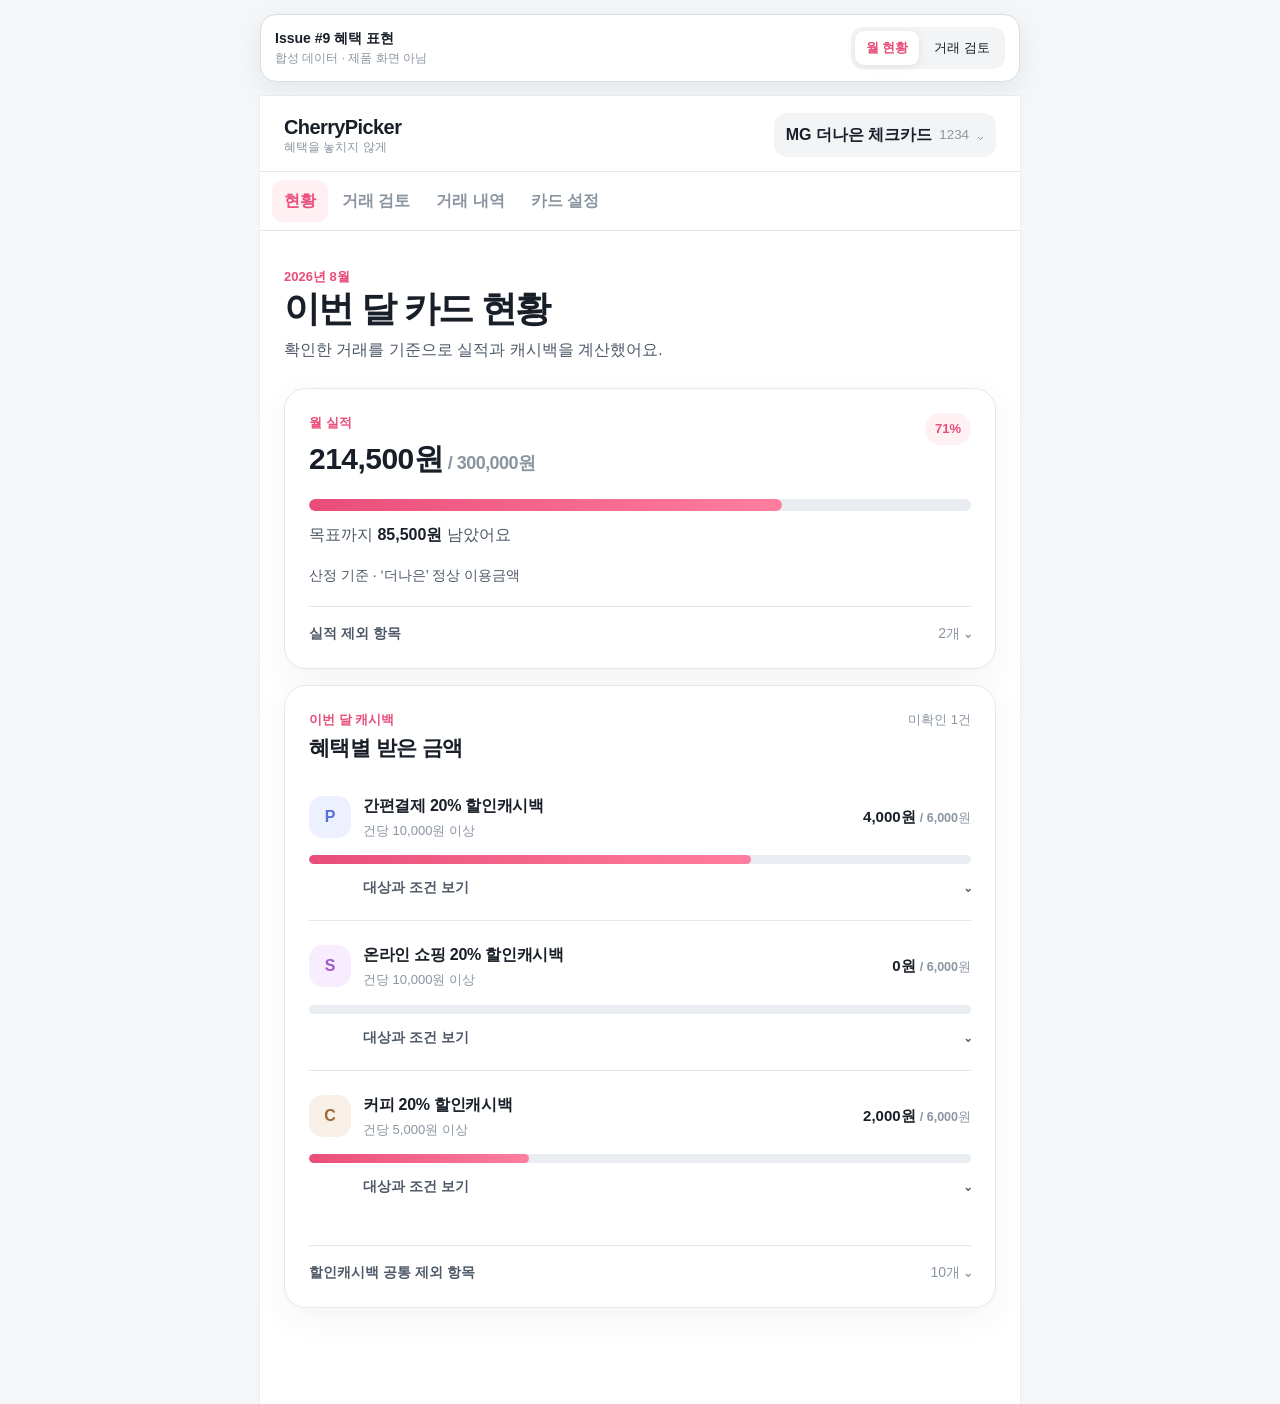
==== Prototypes/Issue9/index.html @ 466f5372 "feat: add Issue 9 benefit UI prototype" ====
<!doctype html>
<html lang="ko">
<head>
  <meta charset="utf-8">
  <meta name="viewport" content="width=device-width, initial-scale=1">
  <title>CherryPicker · MG 혜택 표현 프로토타입</title>
  <link rel="stylesheet" href="styles.css">
</head>
<body>
  <aside class="review-bar" aria-label="프로토타입 검토 도구">
    <div>
      <strong>Issue #9 혜택 표현</strong>
      <span>합성 데이터 · 제품 화면 아님</span>
    </div>
    <div class="review-tabs" role="group" aria-label="검토 화면 선택">
      <button type="button" data-show="dashboard" aria-pressed="true">월 현황</button>
      <button type="button" data-show="review" aria-pressed="false">거래 검토</button>
    </div>
  </aside>

  <div class="app-shell">
    <header class="app-header">
      <div class="brand">
        <strong>CherryPicker</strong>
        <span>혜택을 놓치지 않게</span>
      </div>
      <button class="card-select" type="button" aria-label="카드 선택">
        <span>MG 더나은 체크카드</span>
        <small>1234</small>
        <span aria-hidden="true">⌄</span>
      </button>
    </header>

    <nav class="product-nav" aria-label="주요 메뉴">
      <button type="button" data-view="dashboard" aria-current="page">현황</button>
      <button type="button" data-view="review">거래 검토</button>
      <button type="button">거래 내역</button>
      <button type="button">카드 설정</button>
    </nav>

    <main>
      <section id="dashboard-view">
        <div class="page-heading">
          <p class="eyebrow">2026년 8월</p>
          <h1>이번 달 카드 현황</h1>
          <p>확인한 거래를 기준으로 실적과 캐시백을 계산했어요.</p>
        </div>

        <section class="panel performance-panel" aria-labelledby="performance-title">
          <div class="panel-head">
            <div>
              <p class="section-kicker">월 실적</p>
              <h2 id="performance-title"><strong>214,500원</strong><span> / 300,000원</span></h2>
            </div>
            <span class="status-chip">71%</span>
          </div>
          <div class="progress" role="progressbar" aria-label="월 실적 진행도" aria-valuemin="0" aria-valuemax="300000" aria-valuenow="214500"><span style="width:71.5%"></span></div>
          <p class="remaining">목표까지 <strong>85,500원</strong> 남았어요</p>
          <p class="basis">산정 기준 · ‘더나은’ 정상 이용금액</p>
          <details class="policy">
            <summary><span>실적 제외 항목</span><span>2개 <b aria-hidden="true">⌄</b></span></summary>
            <ul>
              <li>해외가맹점 이용금액(CD·ATM 인출 포함)</li>
              <li>소액신용결제 및 후불교통 이용금액</li>
            </ul>
          </details>
        </section>

        <section class="panel" aria-labelledby="benefits-title">
          <div class="panel-head compact">
            <div>
              <p class="section-kicker">이번 달 캐시백</p>
              <h2 id="benefits-title">혜택별 받은 금액</h2>
            </div>
            <span class="panel-note">미확인 1건</span>
          </div>

          <div class="benefit-stack">
            <article class="benefit-card">
              <div class="benefit-title">
                <div class="benefit-icon pay" aria-hidden="true">P</div>
                <div><h3>간편결제 20% 할인캐시백</h3><p>건당 10,000원 이상</p></div>
                <strong>4,000원 <small>/ 6,000원</small></strong>
              </div>
              <div class="progress small" role="progressbar" aria-label="간편결제 캐시백" aria-valuemin="0" aria-valuemax="6000" aria-valuenow="4000"><span style="width:66.7%"></span></div>
              <details class="benefit-detail">
                <summary>대상과 조건 보기 <span aria-hidden="true">⌄</span></summary>
                <p><b>대상</b> 네이버페이 · 카카오페이 · 페이코</p>
                <p><b>조건</b> 전월 실적 300,000원 이상 · 월 6,000원 한도</p>
              </details>
            </article>

            <article class="benefit-card">
              <div class="benefit-title">
                <div class="benefit-icon shop" aria-hidden="true">S</div>
                <div><h3>온라인 쇼핑 20% 할인캐시백</h3><p>건당 10,000원 이상</p></div>
                <strong>0원 <small>/ 6,000원</small></strong>
              </div>
              <div class="progress small" role="progressbar" aria-label="온라인 쇼핑 캐시백" aria-valuemin="0" aria-valuemax="6000" aria-valuenow="0"><span style="width:0"></span></div>
              <details class="benefit-detail">
                <summary>대상과 조건 보기 <span aria-hidden="true">⌄</span></summary>
                <p><b>대상</b> 쿠팡 · 무신사 · 지그재그 · W컨셉 · 에이블리</p>
                <p><b>조건</b> 전월 실적 300,000원 이상 · 월 6,000원 한도</p>
              </details>
            </article>

            <article class="benefit-card">
              <div class="benefit-title">
                <div class="benefit-icon coffee" aria-hidden="true">C</div>
                <div><h3>커피 20% 할인캐시백</h3><p>건당 5,000원 이상</p></div>
                <strong>2,000원 <small>/ 6,000원</small></strong>
              </div>
              <div class="progress small" role="progressbar" aria-label="커피 캐시백" aria-valuemin="0" aria-valuemax="6000" aria-valuenow="2000"><span style="width:33.3%"></span></div>
              <details class="benefit-detail">
                <summary>대상과 조건 보기 <span aria-hidden="true">⌄</span></summary>
                <p><b>대상</b> 스타벅스 · 투썸플레이스 · 커피빈 · 메가커피 · 빽다방 · 컴포즈커피</p>
                <p><b>조건</b> 전월 실적 300,000원 이상 · 월 6,000원 한도</p>
                <p><b>제외</b> 백화점·할인점·아울렛·쇼핑몰·공항·호텔 등 입점매장</p>
              </details>
            </article>
          </div>

          <details class="policy benefit-policy">
            <summary><span>할인캐시백 공통 제외 항목</span><span>10개 <b aria-hidden="true">⌄</b></span></summary>
            <ul>
              <li>해외가맹점 이용금액(CD·ATM 인출 포함)</li>
              <li>소액신용결제 및 후불교통 이용금액</li>
              <li>국세·지방세·관세·공공요금</li>
              <li>공공기관 운영시설</li>
              <li>상품권, 포인트 및 적립금 충전</li>
              <li>선불카드 구매·충전·이용(선불교통카드 포함)</li>
              <li>MD상품 구입</li>
              <li>대학·대학원 등록금</li>
              <li>택시·대중교통 이용금액(버스·철도 포함)</li>
              <li>자동차 판매 업종</li>
            </ul>
          </details>
        </section>
      </section>

      <section id="review-view" hidden>
        <button class="back-button" type="button" data-view="dashboard">‹ 현황으로</button>
        <div class="page-heading review-heading">
          <p class="eyebrow">합성 거래 · 확인 필요</p>
          <h1>네이버페이</h1>
          <p class="transaction-amount">12,500원</p>
          <dl class="facts">
            <div><dt>카드</dt><dd>MG 더나은 체크카드 · 1234</dd></div>
            <div><dt>거래 일시</dt><dd>8월 18일 오후 2:25</dd></div>
            <div><dt>거래 종류</dt><dd>승인</dd></div>
          </dl>
        </div>

        <div class="exclude-row">
          <div><strong>이 거래를 집계하지 않음</strong><span>실적과 혜택 계산에서 모두 제외해요.</span></div>
          <label class="switch"><input id="exclude-toggle" type="checkbox"><span></span></label>
        </div>

        <section class="panel review-panel" id="review-form" aria-labelledby="review-title">
          <div class="panel-head compact"><div><p class="section-kicker">검토</p><h2 id="review-title">이 거래의 판정</h2></div></div>

          <fieldset>
            <legend>실적</legend>
            <div class="choice-grid">
              <label class="choice"><input type="radio" name="performance" value="included" checked><span>인정</span></label>
              <label class="choice"><input type="radio" name="performance" value="excluded"><span>제외</span></label>
            </div>
          </fieldset>

          <fieldset class="benefit-choices">
            <legend>해당 혜택</legend>
            <p class="legend-note">실제 적용된 혜택을 직접 선택해 주세요.</p>

            <label class="benefit-choice" data-benefit="pay" data-base="1500">
              <input type="checkbox" checked>
              <span class="choice-content">
                <span class="choice-title"><b>간편결제 20% 할인캐시백</b><em>사용처 일치</em></span>
                <span>네이버페이 · 카카오페이 · 페이코</span>
                <small>건당 10,000원 이상 · 전월 실적 300,000원 이상</small>
                <span class="choice-preview">이번 거래 2,500원 · 월 누적 <strong>4,000원 / 6,000원</strong></span>
              </span>
            </label>

            <label class="benefit-choice" data-benefit="shopping" data-base="0">
              <input type="checkbox">
              <span class="choice-content">
                <span class="choice-title"><b>온라인 쇼핑 20% 할인캐시백</b></span>
                <span>쿠팡 · 무신사 · 지그재그 · W컨셉 · 에이블리</span>
                <small>건당 10,000원 이상 · 전월 실적 300,000원 이상</small>
                <span class="choice-preview" hidden>이번 거래 2,500원 · 월 누적 <strong>2,500원 / 6,000원</strong></span>
              </span>
            </label>

            <label class="benefit-choice" data-benefit="coffee" data-base="2000">
              <input type="checkbox">
              <span class="choice-content">
                <span class="choice-title"><b>커피 20% 할인캐시백</b></span>
                <span>스타벅스 · 투썸플레이스 · 커피빈 외</span>
                <small>건당 5,000원 이상 · 입점매장 제외</small>
                <span class="choice-preview" hidden>이번 거래 2,500원 · 월 누적 <strong>4,500원 / 6,000원</strong></span>
              </span>
            </label>
          </fieldset>

          <label class="memo-field"><span>메모</span><textarea rows="3" placeholder="필요한 내용을 남겨두세요"></textarea></label>
          <div class="actions"><button class="secondary" type="button" data-view="dashboard">취소</button><button id="save-review" class="primary" type="button">저장하고 확인</button></div>
        </section>
      </section>
    </main>
  </div>

  <div id="toast" role="status" hidden>거래 검토를 저장했어요</div>
  <script src="app.js"></script>
</body>
</html>
---- Prototypes/Issue9/styles.css ----
:root {
  color-scheme: light;
  --bg: #f4f6f8;
  --surface: #ffffff;
  --soft: #f2f4f6;
  --text: #191f28;
  --subtle: #4e5968;
  --muted: #8b95a1;
  --line: #e5e8eb;
  --accent: #e94d79;
  --accent-soft: #fff0f4;
  --track: #e9edf1;
  --green: #1a936f;
  font-family: -apple-system, BlinkMacSystemFont, "Segoe UI", sans-serif;
}

* { box-sizing: border-box; }
body { margin: 0; background: var(--bg); color: var(--text); font-size: 16px; line-height: 1.5; }
button, input, textarea { font: inherit; color: inherit; }
button, summary, label { -webkit-tap-highlight-color: transparent; }
button { cursor: pointer; }
[hidden] { display: none !important; }

.review-bar {
  width: min(100% - 24px, 760px); margin: 14px auto; padding: 12px 14px;
  display: flex; align-items: center; justify-content: space-between; gap: 16px;
  border: 1px solid #d8dee5; border-radius: 16px; background: #fff;
  box-shadow: 0 8px 24px rgba(29, 40, 53, .07);
}
.review-bar > div:first-child { display: grid; }
.review-bar strong { font-size: 14px; }
.review-bar span { color: var(--muted); font-size: 12px; }
.review-tabs { display: flex; gap: 4px; padding: 4px; border-radius: 12px; background: var(--soft); }
.review-tabs button { padding: 7px 11px; border: 0; border-radius: 9px; background: transparent; font-size: 13px; }
.review-tabs button[aria-pressed="true"] { color: var(--accent); background: #fff; box-shadow: 0 2px 8px rgba(20,30,40,.08); font-weight: 700; }

.app-shell { width: min(100%, 760px); min-height: calc(100vh - 94px); margin: 0 auto; background: var(--surface); box-shadow: 0 0 0 1px rgba(25,31,40,.04); }
.app-header { min-height: 76px; padding: 16px 24px 13px; display: flex; align-items: center; justify-content: space-between; gap: 20px; border-bottom: 1px solid var(--line); }
.brand { display: grid; line-height: 1.25; }
.brand strong { font-size: 20px; letter-spacing: -.03em; }
.brand span { color: var(--muted); font-size: 12px; }
.card-select { display: grid; grid-template-columns: auto auto auto; gap: 7px; align-items: center; min-width: 220px; padding: 10px 12px; border: 0; border-radius: 13px; background: var(--soft); text-align: left; }
.card-select span:first-child { overflow: hidden; text-overflow: ellipsis; white-space: nowrap; font-weight: 650; }
.card-select small { color: var(--muted); }
.card-select span:last-child { color: var(--muted); }

.product-nav { display: flex; gap: 2px; padding: 8px 12px; overflow-x: auto; border-bottom: 1px solid var(--line); }
.product-nav button { flex: 0 0 auto; padding: 9px 12px; border: 0; border-radius: 11px; color: var(--muted); background: transparent; font-weight: 650; }
.product-nav button[aria-current="page"] { color: var(--accent); background: var(--accent-soft); }

main { padding: 36px 24px 96px; }
.page-heading { margin-bottom: 26px; }
.page-heading h1 { margin: 1px 0 8px; font-size: clamp(29px, 6vw, 36px); line-height: 1.2; letter-spacing: -.045em; }
.page-heading > p:last-child { margin: 0; color: var(--subtle); }
.eyebrow, .section-kicker { margin: 0; color: var(--accent); font-size: 13px; font-weight: 750; }
.panel { margin-top: 16px; padding: 24px; border: 1px solid var(--line); border-radius: 22px; background: #fff; box-shadow: 0 10px 32px rgba(35, 48, 61, .055); }
.panel-head { display: flex; align-items: flex-start; justify-content: space-between; gap: 20px; }
.panel-head h2 { margin: 3px 0 0; font-size: 21px; letter-spacing: -.025em; }
.panel-head h2 strong { font-size: 30px; }
.panel-head h2 span { color: var(--muted); font-size: 18px; font-weight: 600; }
.panel-head.compact { margin-bottom: 8px; }
.status-chip { padding: 6px 10px; border-radius: 999px; color: var(--accent); background: var(--accent-soft); font-size: 13px; font-weight: 750; }
.panel-note { color: var(--muted); font-size: 13px; }
.basis { margin: 18px 0 0; color: var(--subtle); font-size: 14px; }
.remaining { margin: 12px 0 0; color: var(--subtle); }
.remaining strong { color: var(--text); }

.progress { height: 12px; margin-top: 18px; overflow: hidden; border-radius: 999px; background: var(--track); }
.progress span { display: block; height: 100%; border-radius: inherit; background: linear-gradient(90deg, #e94d79, #ff7e9f); }
.progress.small { height: 9px; margin-top: 15px; }

.policy { margin-top: 20px; padding-top: 16px; border-top: 1px solid var(--line); }
.policy summary, .benefit-detail summary { display: flex; justify-content: space-between; gap: 16px; align-items: center; list-style: none; cursor: pointer; color: var(--subtle); font-size: 14px; font-weight: 650; }
.policy summary::-webkit-details-marker, .benefit-detail summary::-webkit-details-marker { display: none; }
.policy summary span:last-child { color: var(--muted); font-weight: 500; }
.policy ul { margin: 14px 0 0; padding-left: 20px; color: var(--subtle); font-size: 14px; }
.policy li + li { margin-top: 7px; }
.benefit-policy { margin-top: 26px; }

.benefit-stack { margin-top: 8px; }
.benefit-card { padding: 22px 0; }
.benefit-card + .benefit-card { border-top: 1px solid var(--line); }
.benefit-title { display: grid; grid-template-columns: 42px minmax(0,1fr) auto; gap: 12px; align-items: center; }
.benefit-title h3 { margin: 0; font-size: 16px; letter-spacing: -.018em; }
.benefit-title p { margin: 3px 0 0; color: var(--muted); font-size: 13px; }
.benefit-title > strong { text-align: right; font-size: 15px; }
.benefit-title small { color: var(--muted); font-weight: 550; }
.benefit-icon { width: 42px; height: 42px; display: grid; place-items: center; border-radius: 14px; font-weight: 800; }
.benefit-icon.pay { color: #5571d7; background: #edf1ff; }
.benefit-icon.shop { color: #9c5bcb; background: #f7edff; }
.benefit-icon.coffee { color: #9b6a39; background: #f8efe7; }
.benefit-detail { margin: 13px 0 0 54px; }
.benefit-detail p { margin: 9px 0 0; color: var(--subtle); font-size: 13px; }
.benefit-detail b { margin-right: 7px; color: var(--text); }

.back-button { margin: -8px 0 16px; padding: 8px 0; border: 0; color: var(--subtle); background: transparent; }
.review-heading h1 { margin-bottom: 0; }
.transaction-amount { margin: 2px 0 18px !important; color: var(--text) !important; font-size: 32px; font-weight: 800; letter-spacing: -.035em; }
.facts { display: grid; grid-template-columns: repeat(3,1fr); gap: 10px; margin: 22px 0 0; }
.facts div { padding: 14px; border-radius: 14px; background: var(--soft); }
.facts dt { color: var(--muted); font-size: 12px; }
.facts dd { margin: 4px 0 0; font-size: 14px; font-weight: 650; }
.exclude-row { margin: 18px 0; padding: 18px 20px; display: flex; align-items: center; justify-content: space-between; gap: 16px; border: 1px solid var(--line); border-radius: 18px; }
.exclude-row > div { display: grid; }
.exclude-row span { color: var(--muted); font-size: 13px; }
.switch input { position: absolute; opacity: 0; }
.switch > span { width: 48px; height: 28px; display: block; position: relative; border-radius: 999px; background: #d7dde3; transition: .2s; }
.switch > span::after { content: ""; width: 22px; height: 22px; position: absolute; top: 3px; left: 3px; border-radius: 50%; background: #fff; box-shadow: 0 2px 6px rgba(0,0,0,.18); transition: .2s; }
.switch input:checked + span { background: var(--accent); }
.switch input:checked + span::after { transform: translateX(20px); }
.review-panel.is-disabled { opacity: .48; pointer-events: none; }
fieldset { margin: 22px 0 0; padding: 0; border: 0; }
legend, .memo-field > span { margin-bottom: 10px; font-weight: 750; }
.choice-grid { display: grid; grid-template-columns: 1fr 1fr; gap: 10px; }
.choice input { position: absolute; opacity: 0; }
.choice span { padding: 14px; display: block; border: 2px solid transparent; border-radius: 14px; background: var(--soft); text-align: center; font-weight: 700; }
.choice input:checked + span { color: var(--accent); border-color: var(--accent); background: var(--accent-soft); }
.legend-note { margin: -4px 0 12px; color: var(--muted); font-size: 13px; }
.benefit-choice { padding: 16px; display: grid; grid-template-columns: auto minmax(0,1fr); gap: 13px; align-items: start; border: 2px solid transparent; border-radius: 17px; background: var(--soft); cursor: pointer; }
.benefit-choice + .benefit-choice { margin-top: 10px; }
.benefit-choice:has(input:checked) { border-color: var(--accent); background: var(--accent-soft); }
.benefit-choice > input { width: 21px; height: 21px; margin: 2px 0 0; accent-color: var(--accent); }
.choice-content { min-width: 0; display: grid; gap: 4px; color: var(--subtle); font-size: 13px; }
.choice-title { display: flex; flex-wrap: wrap; justify-content: space-between; gap: 8px; color: var(--text); font-size: 15px; }
.choice-title em { padding: 2px 7px; border-radius: 999px; color: var(--green); background: #eaf8f3; font-size: 11px; font-style: normal; }
.choice-content small { color: var(--muted); }
.choice-preview { margin-top: 7px; padding-top: 9px; border-top: 1px solid color-mix(in srgb, var(--accent) 22%, transparent); color: var(--subtle); }
.choice-preview strong { color: var(--text); }
.memo-field { margin-top: 22px; display: grid; }
textarea { width: 100%; padding: 13px; resize: vertical; border: 1px solid var(--line); border-radius: 14px; background: #fff; outline: none; }
textarea:focus { border-color: var(--accent); box-shadow: 0 0 0 3px var(--accent-soft); }
.actions { margin-top: 22px; display: flex; justify-content: flex-end; gap: 9px; }
.actions button { padding: 12px 17px; border-radius: 13px; border: 0; font-weight: 750; }
.actions .secondary { color: var(--subtle); background: var(--soft); }
.actions .primary { color: #fff; background: var(--accent); }
#toast { position: fixed; left: 50%; bottom: 26px; z-index: 20; transform: translateX(-50%); padding: 12px 18px; border-radius: 999px; color: #fff; background: #252a31; box-shadow: 0 10px 30px rgba(0,0,0,.2); font-weight: 650; }

@media (max-width: 620px) {
  .review-bar { align-items: stretch; flex-direction: column; gap: 10px; }
  .review-tabs { display: grid; grid-template-columns: 1fr 1fr; }
  .app-shell { min-height: 100vh; }
  .app-header { padding: 14px 18px 12px; }
  .brand span { display: none; }
  .card-select { min-width: 0; max-width: 68%; grid-template-columns: minmax(0,1fr) auto auto; }
  main { padding: 28px 16px 84px; }
  .panel { padding: 20px 17px; border-radius: 20px; }
  .panel-head h2 strong { font-size: 27px; }
  .benefit-title { grid-template-columns: 38px minmax(0,1fr); }
  .benefit-icon { width: 38px; height: 38px; border-radius: 12px; }
  .benefit-title > strong { grid-column: 2; text-align: left; }
  .benefit-detail { margin-left: 50px; }
  .facts { grid-template-columns: 1fr; }
  .facts div { display: flex; justify-content: space-between; gap: 12px; }
  .facts dd { margin: 0; text-align: right; }
  .exclude-row { padding: 16px; }
  .actions { display: grid; grid-template-columns: 1fr 1fr; }
}
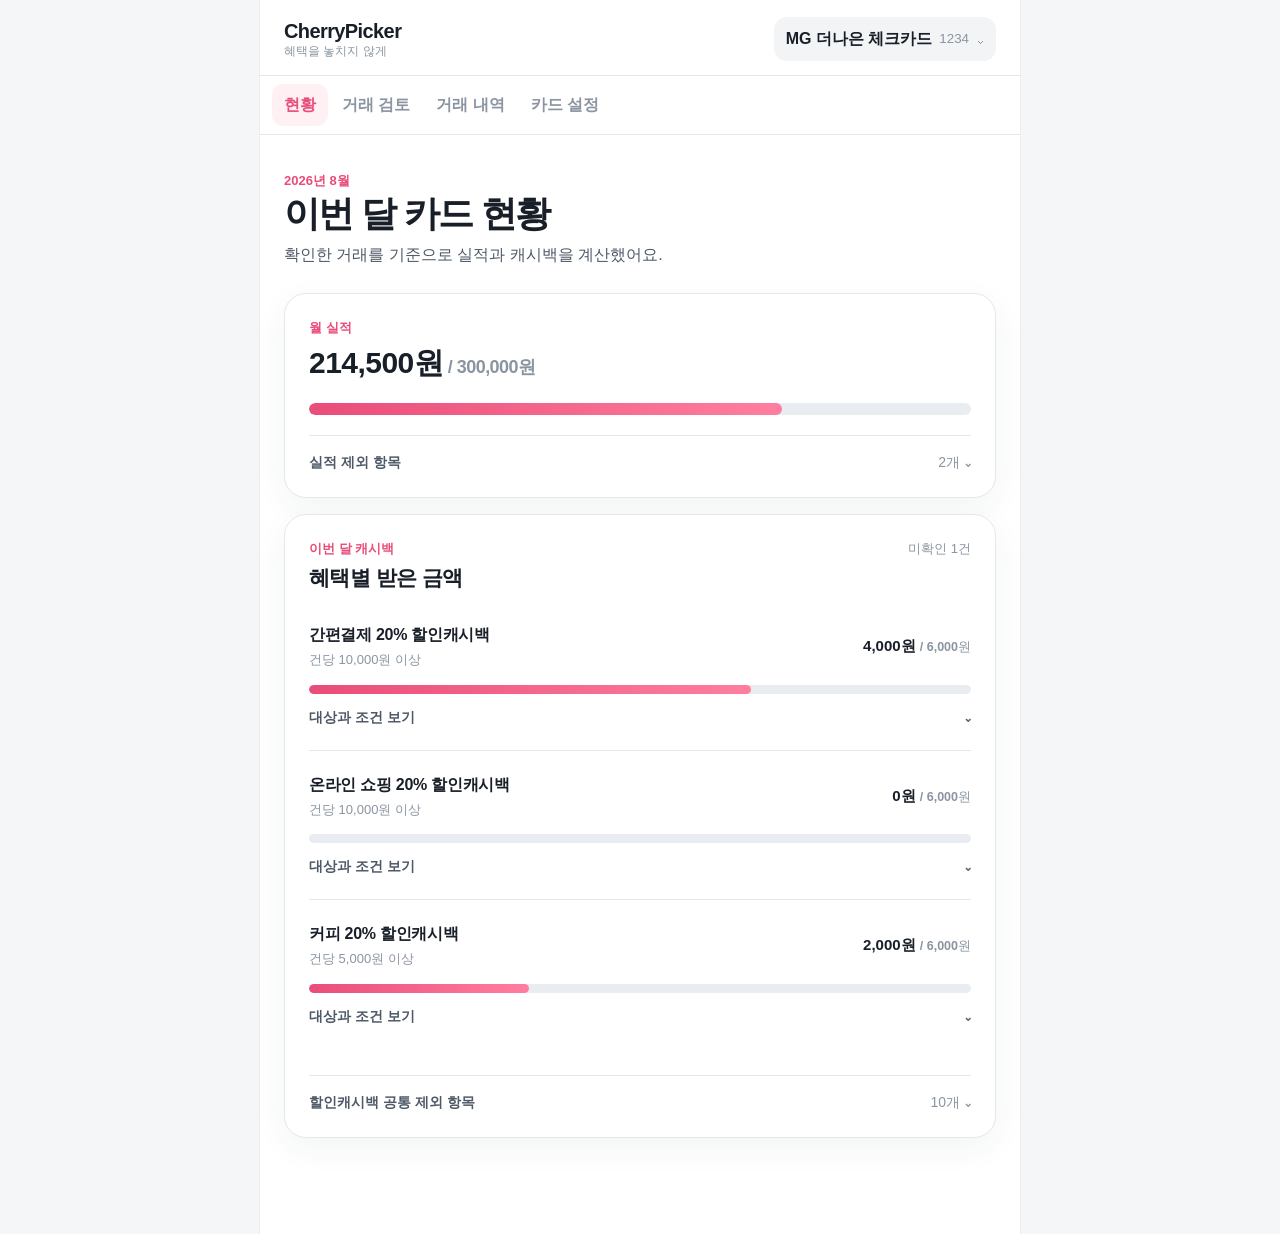
==== commit 07d12236: "refine: simplify Issue 9 product dashboard" ====
--- a/Prototypes/Issue9/index.html
+++ b/Prototypes/Issue9/index.html
@@ -3,21 +3,10 @@
 <head>
   <meta charset="utf-8">
   <meta name="viewport" content="width=device-width, initial-scale=1">
-  <title>CherryPicker · MG 혜택 표현 프로토타입</title>
+  <title>CherryPicker · 카드 현황</title>
   <link rel="stylesheet" href="styles.css">
 </head>
 <body>
-  <aside class="review-bar" aria-label="프로토타입 검토 도구">
-    <div>
-      <strong>Issue #9 혜택 표현</strong>
-      <span>합성 데이터 · 제품 화면 아님</span>
-    </div>
-    <div class="review-tabs" role="group" aria-label="검토 화면 선택">
-      <button type="button" data-show="dashboard" aria-pressed="true">월 현황</button>
-      <button type="button" data-show="review" aria-pressed="false">거래 검토</button>
-    </div>
-  </aside>
-
   <div class="app-shell">
     <header class="app-header">
       <div class="brand">
@@ -52,11 +41,8 @@
               <p class="section-kicker">월 실적</p>
               <h2 id="performance-title"><strong>214,500원</strong><span> / 300,000원</span></h2>
             </div>
-            <span class="status-chip">71%</span>
           </div>
           <div class="progress" role="progressbar" aria-label="월 실적 진행도" aria-valuemin="0" aria-valuemax="300000" aria-valuenow="214500"><span style="width:71.5%"></span></div>
-          <p class="remaining">목표까지 <strong>85,500원</strong> 남았어요</p>
-          <p class="basis">산정 기준 · ‘더나은’ 정상 이용금액</p>
           <details class="policy">
             <summary><span>실적 제외 항목</span><span>2개 <b aria-hidden="true">⌄</b></span></summary>
             <ul>
@@ -78,7 +64,6 @@
           <div class="benefit-stack">
             <article class="benefit-card">
               <div class="benefit-title">
-                <div class="benefit-icon pay" aria-hidden="true">P</div>
                 <div><h3>간편결제 20% 할인캐시백</h3><p>건당 10,000원 이상</p></div>
                 <strong>4,000원 <small>/ 6,000원</small></strong>
               </div>
@@ -92,7 +77,6 @@
 
             <article class="benefit-card">
               <div class="benefit-title">
-                <div class="benefit-icon shop" aria-hidden="true">S</div>
                 <div><h3>온라인 쇼핑 20% 할인캐시백</h3><p>건당 10,000원 이상</p></div>
                 <strong>0원 <small>/ 6,000원</small></strong>
               </div>
@@ -106,7 +90,6 @@
 
             <article class="benefit-card">
               <div class="benefit-title">
-                <div class="benefit-icon coffee" aria-hidden="true">C</div>
                 <div><h3>커피 20% 할인캐시백</h3><p>건당 5,000원 이상</p></div>
                 <strong>2,000원 <small>/ 6,000원</small></strong>
               </div>
--- a/Prototypes/Issue9/styles.css
+++ b/Prototypes/Issue9/styles.css
@@ -21,20 +21,7 @@
 button { cursor: pointer; }
 [hidden] { display: none !important; }
 
-.review-bar {
-  width: min(100% - 24px, 760px); margin: 14px auto; padding: 12px 14px;
-  display: flex; align-items: center; justify-content: space-between; gap: 16px;
-  border: 1px solid #d8dee5; border-radius: 16px; background: #fff;
-  box-shadow: 0 8px 24px rgba(29, 40, 53, .07);
-}
-.review-bar > div:first-child { display: grid; }
-.review-bar strong { font-size: 14px; }
-.review-bar span { color: var(--muted); font-size: 12px; }
-.review-tabs { display: flex; gap: 4px; padding: 4px; border-radius: 12px; background: var(--soft); }
-.review-tabs button { padding: 7px 11px; border: 0; border-radius: 9px; background: transparent; font-size: 13px; }
-.review-tabs button[aria-pressed="true"] { color: var(--accent); background: #fff; box-shadow: 0 2px 8px rgba(20,30,40,.08); font-weight: 700; }
-
-.app-shell { width: min(100%, 760px); min-height: calc(100vh - 94px); margin: 0 auto; background: var(--surface); box-shadow: 0 0 0 1px rgba(25,31,40,.04); }
+.app-shell { width: min(100%, 760px); min-height: 100vh; margin: 0 auto; background: var(--surface); box-shadow: 0 0 0 1px rgba(25,31,40,.04); }
 .app-header { min-height: 76px; padding: 16px 24px 13px; display: flex; align-items: center; justify-content: space-between; gap: 20px; border-bottom: 1px solid var(--line); }
 .brand { display: grid; line-height: 1.25; }
 .brand strong { font-size: 20px; letter-spacing: -.03em; }
@@ -59,11 +46,7 @@
 .panel-head h2 strong { font-size: 30px; }
 .panel-head h2 span { color: var(--muted); font-size: 18px; font-weight: 600; }
 .panel-head.compact { margin-bottom: 8px; }
-.status-chip { padding: 6px 10px; border-radius: 999px; color: var(--accent); background: var(--accent-soft); font-size: 13px; font-weight: 750; }
 .panel-note { color: var(--muted); font-size: 13px; }
-.basis { margin: 18px 0 0; color: var(--subtle); font-size: 14px; }
-.remaining { margin: 12px 0 0; color: var(--subtle); }
-.remaining strong { color: var(--text); }
 
 .progress { height: 12px; margin-top: 18px; overflow: hidden; border-radius: 999px; background: var(--track); }
 .progress span { display: block; height: 100%; border-radius: inherit; background: linear-gradient(90deg, #e94d79, #ff7e9f); }
@@ -80,16 +63,12 @@
 .benefit-stack { margin-top: 8px; }
 .benefit-card { padding: 22px 0; }
 .benefit-card + .benefit-card { border-top: 1px solid var(--line); }
-.benefit-title { display: grid; grid-template-columns: 42px minmax(0,1fr) auto; gap: 12px; align-items: center; }
+.benefit-title { display: grid; grid-template-columns: minmax(0,1fr) auto; gap: 12px; align-items: center; }
 .benefit-title h3 { margin: 0; font-size: 16px; letter-spacing: -.018em; }
 .benefit-title p { margin: 3px 0 0; color: var(--muted); font-size: 13px; }
 .benefit-title > strong { text-align: right; font-size: 15px; }
 .benefit-title small { color: var(--muted); font-weight: 550; }
-.benefit-icon { width: 42px; height: 42px; display: grid; place-items: center; border-radius: 14px; font-weight: 800; }
-.benefit-icon.pay { color: #5571d7; background: #edf1ff; }
-.benefit-icon.shop { color: #9c5bcb; background: #f7edff; }
-.benefit-icon.coffee { color: #9b6a39; background: #f8efe7; }
-.benefit-detail { margin: 13px 0 0 54px; }
+.benefit-detail { margin: 13px 0 0; }
 .benefit-detail p { margin: 9px 0 0; color: var(--subtle); font-size: 13px; }
 .benefit-detail b { margin-right: 7px; color: var(--text); }
 
@@ -136,19 +115,14 @@
 #toast { position: fixed; left: 50%; bottom: 26px; z-index: 20; transform: translateX(-50%); padding: 12px 18px; border-radius: 999px; color: #fff; background: #252a31; box-shadow: 0 10px 30px rgba(0,0,0,.2); font-weight: 650; }
 
 @media (max-width: 620px) {
-  .review-bar { align-items: stretch; flex-direction: column; gap: 10px; }
-  .review-tabs { display: grid; grid-template-columns: 1fr 1fr; }
-  .app-shell { min-height: 100vh; }
   .app-header { padding: 14px 18px 12px; }
   .brand span { display: none; }
   .card-select { min-width: 0; max-width: 68%; grid-template-columns: minmax(0,1fr) auto auto; }
   main { padding: 28px 16px 84px; }
   .panel { padding: 20px 17px; border-radius: 20px; }
   .panel-head h2 strong { font-size: 27px; }
-  .benefit-title { grid-template-columns: 38px minmax(0,1fr); }
-  .benefit-icon { width: 38px; height: 38px; border-radius: 12px; }
-  .benefit-title > strong { grid-column: 2; text-align: left; }
-  .benefit-detail { margin-left: 50px; }
+  .benefit-title { grid-template-columns: minmax(0,1fr); }
+  .benefit-title > strong { text-align: left; }
   .facts { grid-template-columns: 1fr; }
   .facts div { display: flex; justify-content: space-between; gap: 12px; }
   .facts dd { margin: 0; text-align: right; }
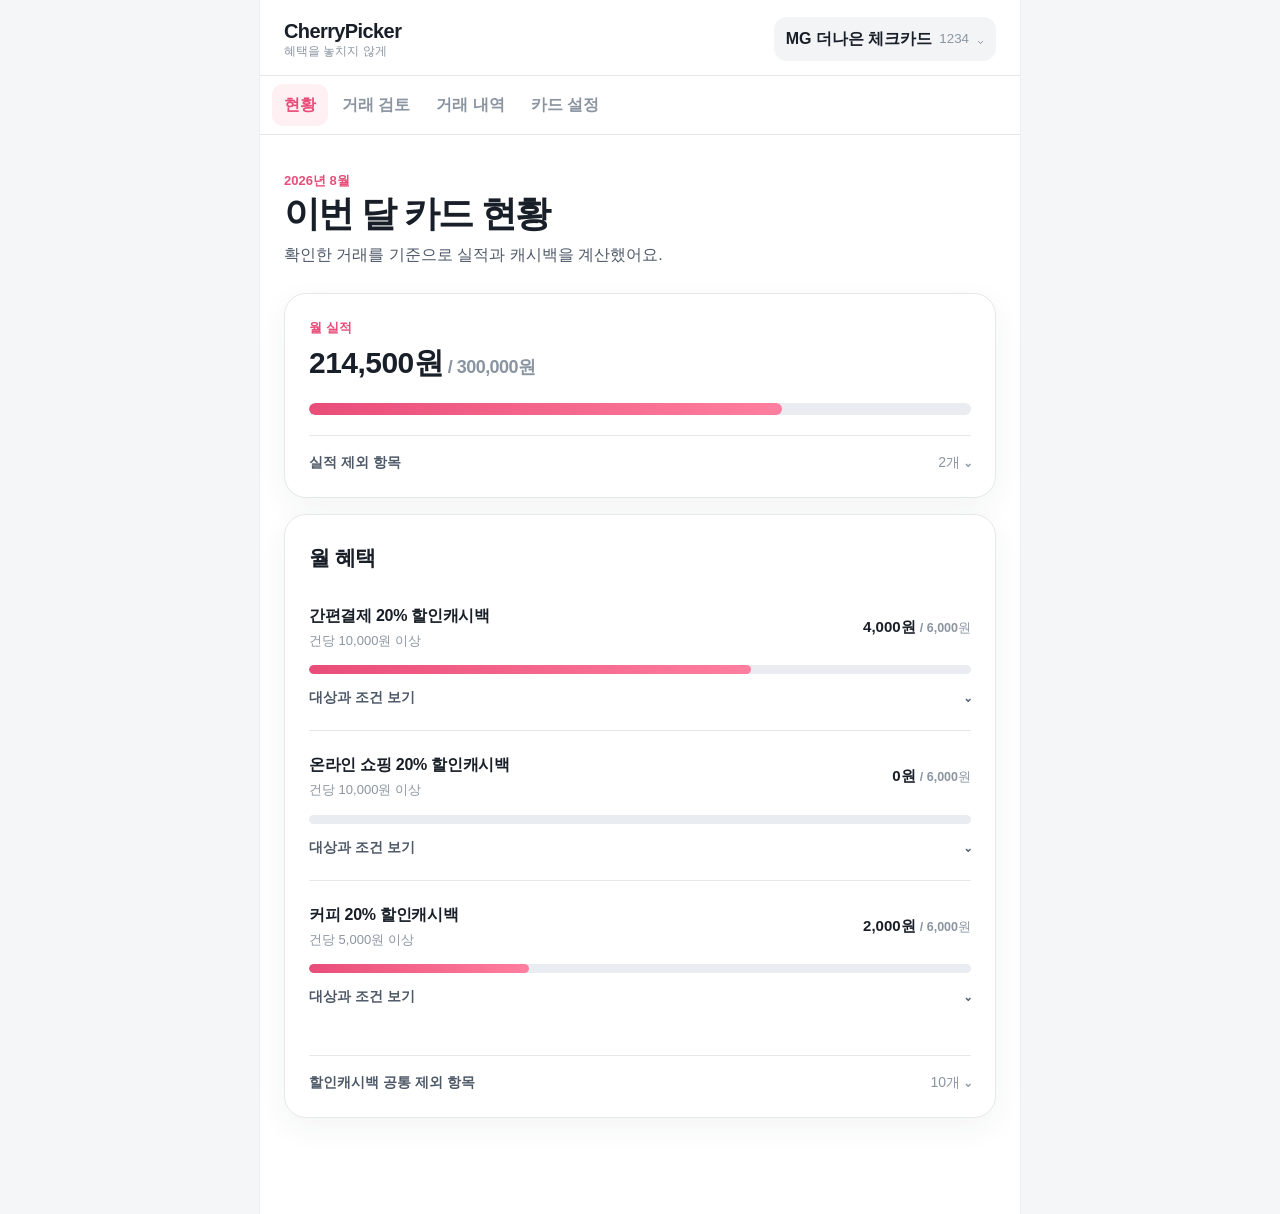
==== commit 7cbcf3bf: "refine: simplify monthly benefit copy" ====
--- a/Prototypes/Issue9/index.html
+++ b/Prototypes/Issue9/index.html
@@ -54,11 +54,7 @@
 
         <section class="panel" aria-labelledby="benefits-title">
           <div class="panel-head compact">
-            <div>
-              <p class="section-kicker">이번 달 캐시백</p>
-              <h2 id="benefits-title">혜택별 받은 금액</h2>
-            </div>
-            <span class="panel-note">미확인 1건</span>
+            <div><h2 id="benefits-title">월 혜택</h2></div>
           </div>
 
           <div class="benefit-stack">
@@ -71,7 +67,7 @@
               <details class="benefit-detail">
                 <summary>대상과 조건 보기 <span aria-hidden="true">⌄</span></summary>
                 <p><b>대상</b> 네이버페이 · 카카오페이 · 페이코</p>
-                <p><b>조건</b> 전월 실적 300,000원 이상 · 월 6,000원 한도</p>
+                <p><b>조건</b> 건당 10,000원 이상</p>
               </details>
             </article>
 
@@ -84,7 +80,7 @@
               <details class="benefit-detail">
                 <summary>대상과 조건 보기 <span aria-hidden="true">⌄</span></summary>
                 <p><b>대상</b> 쿠팡 · 무신사 · 지그재그 · W컨셉 · 에이블리</p>
-                <p><b>조건</b> 전월 실적 300,000원 이상 · 월 6,000원 한도</p>
+                <p><b>조건</b> 건당 10,000원 이상</p>
               </details>
             </article>
 
@@ -97,7 +93,7 @@
               <details class="benefit-detail">
                 <summary>대상과 조건 보기 <span aria-hidden="true">⌄</span></summary>
                 <p><b>대상</b> 스타벅스 · 투썸플레이스 · 커피빈 · 메가커피 · 빽다방 · 컴포즈커피</p>
-                <p><b>조건</b> 전월 실적 300,000원 이상 · 월 6,000원 한도</p>
+                <p><b>조건</b> 건당 5,000원 이상</p>
                 <p><b>제외</b> 백화점·할인점·아울렛·쇼핑몰·공항·호텔 등 입점매장</p>
               </details>
             </article>
--- a/Prototypes/Issue9/styles.css
+++ b/Prototypes/Issue9/styles.css
@@ -46,7 +46,6 @@
 .panel-head h2 strong { font-size: 30px; }
 .panel-head h2 span { color: var(--muted); font-size: 18px; font-weight: 600; }
 .panel-head.compact { margin-bottom: 8px; }
-.panel-note { color: var(--muted); font-size: 13px; }
 
 .progress { height: 12px; margin-top: 18px; overflow: hidden; border-radius: 999px; background: var(--track); }
 .progress span { display: block; height: 100%; border-radius: inherit; background: linear-gradient(90deg, #e94d79, #ff7e9f); }
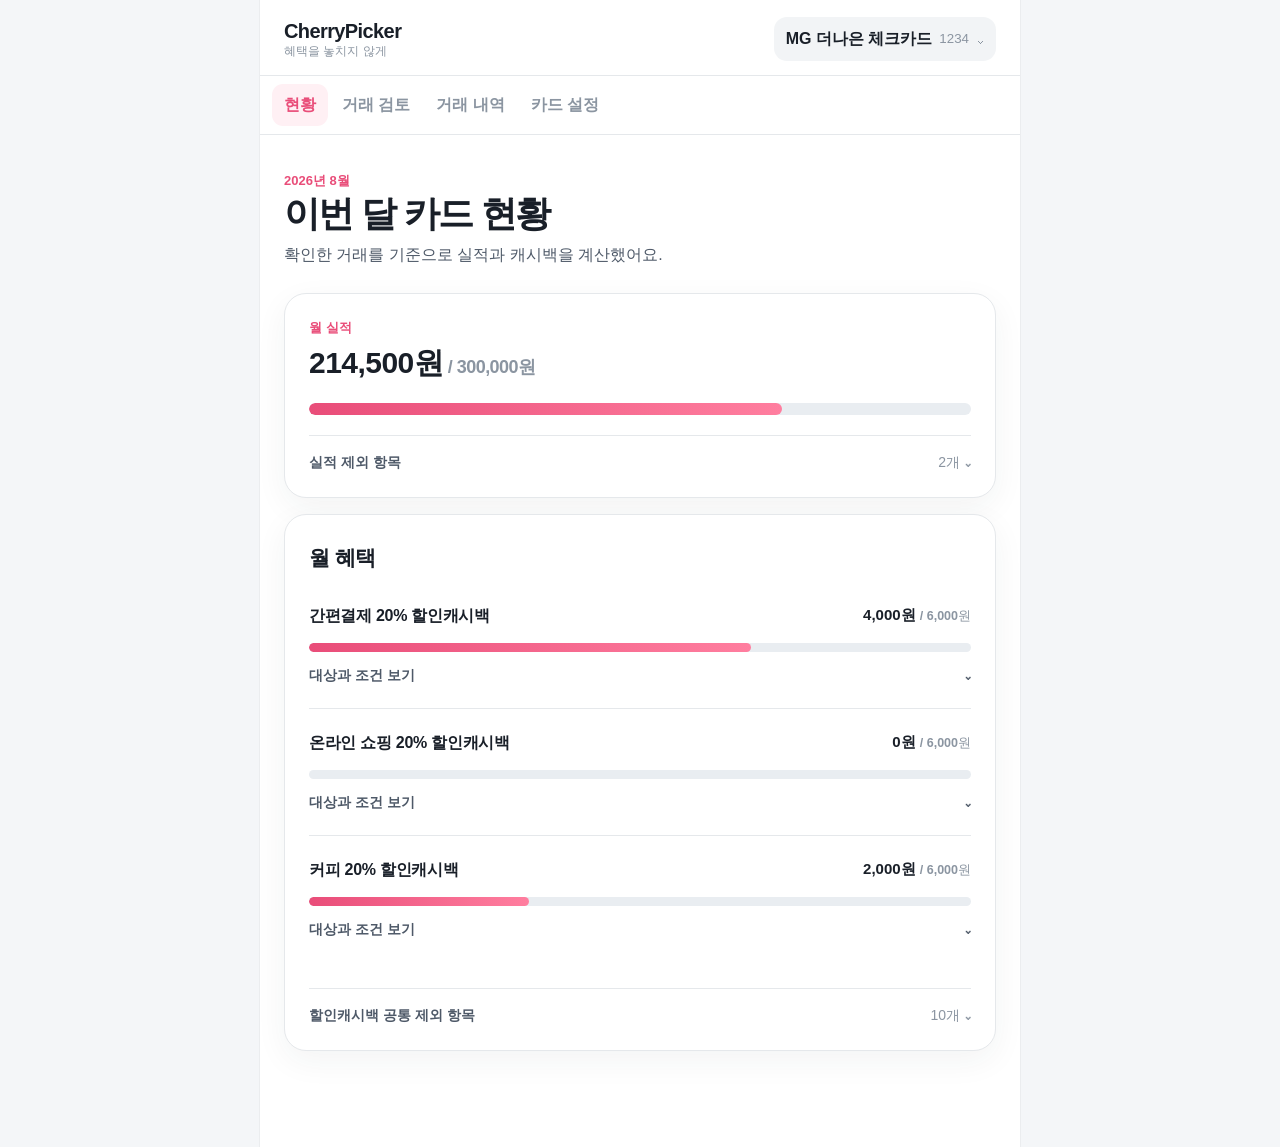
==== commit ac68f65b: "refine: remove duplicate benefit thresholds" ====
--- a/Prototypes/Issue9/index.html
+++ b/Prototypes/Issue9/index.html
@@ -60,7 +60,7 @@
           <div class="benefit-stack">
             <article class="benefit-card">
               <div class="benefit-title">
-                <div><h3>간편결제 20% 할인캐시백</h3><p>건당 10,000원 이상</p></div>
+                <div><h3>간편결제 20% 할인캐시백</h3></div>
                 <strong>4,000원 <small>/ 6,000원</small></strong>
               </div>
               <div class="progress small" role="progressbar" aria-label="간편결제 캐시백" aria-valuemin="0" aria-valuemax="6000" aria-valuenow="4000"><span style="width:66.7%"></span></div>
@@ -73,7 +73,7 @@
 
             <article class="benefit-card">
               <div class="benefit-title">
-                <div><h3>온라인 쇼핑 20% 할인캐시백</h3><p>건당 10,000원 이상</p></div>
+                <div><h3>온라인 쇼핑 20% 할인캐시백</h3></div>
                 <strong>0원 <small>/ 6,000원</small></strong>
               </div>
               <div class="progress small" role="progressbar" aria-label="온라인 쇼핑 캐시백" aria-valuemin="0" aria-valuemax="6000" aria-valuenow="0"><span style="width:0"></span></div>
@@ -86,7 +86,7 @@
 
             <article class="benefit-card">
               <div class="benefit-title">
-                <div><h3>커피 20% 할인캐시백</h3><p>건당 5,000원 이상</p></div>
+                <div><h3>커피 20% 할인캐시백</h3></div>
                 <strong>2,000원 <small>/ 6,000원</small></strong>
               </div>
               <div class="progress small" role="progressbar" aria-label="커피 캐시백" aria-valuemin="0" aria-valuemax="6000" aria-valuenow="2000"><span style="width:33.3%"></span></div>
--- a/Prototypes/Issue9/styles.css
+++ b/Prototypes/Issue9/styles.css
@@ -64,7 +64,6 @@
 .benefit-card + .benefit-card { border-top: 1px solid var(--line); }
 .benefit-title { display: grid; grid-template-columns: minmax(0,1fr) auto; gap: 12px; align-items: center; }
 .benefit-title h3 { margin: 0; font-size: 16px; letter-spacing: -.018em; }
-.benefit-title p { margin: 3px 0 0; color: var(--muted); font-size: 13px; }
 .benefit-title > strong { text-align: right; font-size: 15px; }
 .benefit-title small { color: var(--muted); font-weight: 550; }
 .benefit-detail { margin: 13px 0 0; }
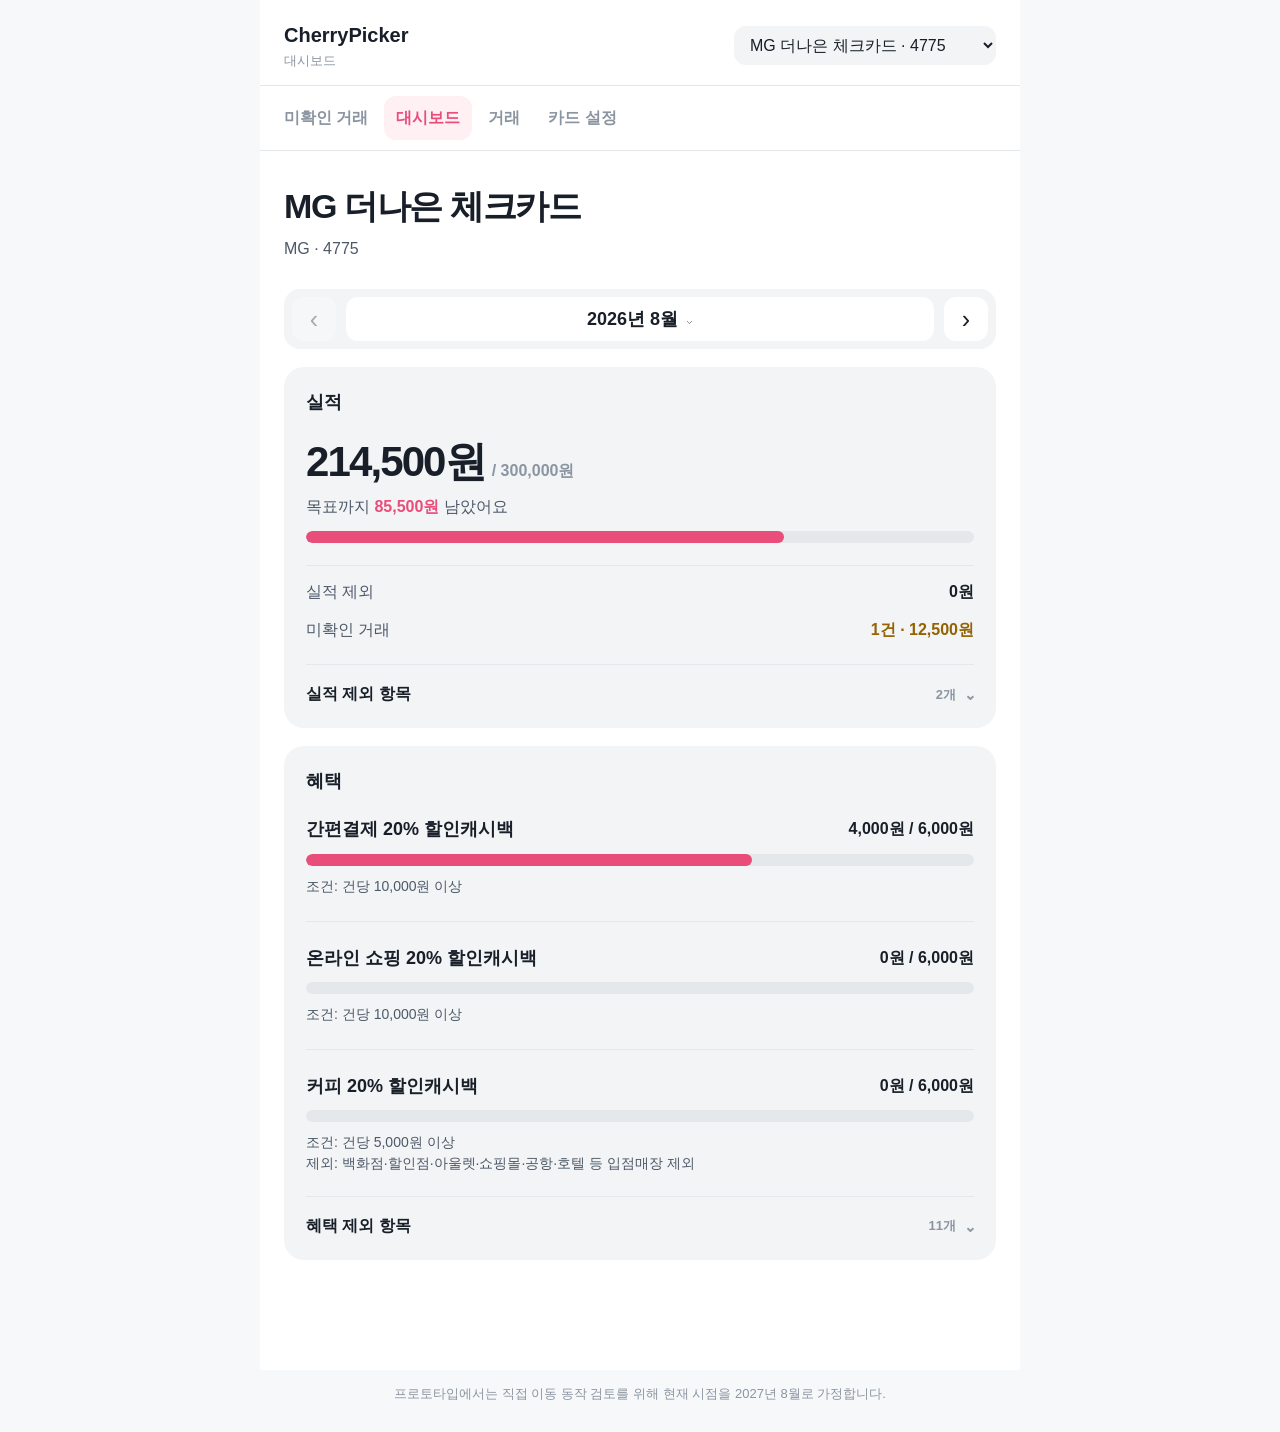
==== commit 5d430d9f: "prototype: add dashboard month picker" ====
--- a/Prototypes/Issue9/index.html
+++ b/Prototypes/Issue9/index.html
@@ -3,192 +3,90 @@
 <head>
   <meta charset="utf-8">
   <meta name="viewport" content="width=device-width, initial-scale=1">
-  <title>CherryPicker · 카드 현황</title>
+  <title>CherryPicker · 연월 선택 프로토타입</title>
   <link rel="stylesheet" href="styles.css">
 </head>
 <body>
-  <div class="app-shell">
-    <header class="app-header">
-      <div class="brand">
-        <strong>CherryPicker</strong>
-        <span>혜택을 놓치지 않게</span>
-      </div>
-      <button class="card-select" type="button" aria-label="카드 선택">
-        <span>MG 더나은 체크카드</span>
-        <small>1234</small>
-        <span aria-hidden="true">⌄</span>
-      </button>
+  <div class="cp-shell">
+    <header class="cp-header">
+      <div class="cp-brand"><strong>CherryPicker</strong><span>대시보드</span></div>
+      <select class="cp-card-select" aria-label="카드 선택">
+        <option>MG 더나은 체크카드 · 4775</option>
+      </select>
     </header>
 
-    <nav class="product-nav" aria-label="주요 메뉴">
-      <button type="button" data-view="dashboard" aria-current="page">현황</button>
-      <button type="button" data-view="review">거래 검토</button>
-      <button type="button">거래 내역</button>
+    <nav class="cp-nav" aria-label="주요 메뉴">
+      <button type="button">미확인 거래</button>
+      <button type="button" aria-current="page">대시보드</button>
+      <button type="button">거래</button>
       <button type="button">카드 설정</button>
     </nav>
 
-    <main>
-      <section id="dashboard-view">
-        <div class="page-heading">
-          <p class="eyebrow">2026년 8월</p>
-          <h1>이번 달 카드 현황</h1>
-          <p>확인한 거래를 기준으로 실적과 캐시백을 계산했어요.</p>
+    <main class="cp-main">
+      <div class="cp-heading">
+        <h1>MG 더나은 체크카드</h1>
+        <p>MG · 4775</p>
+      </div>
+
+      <div class="cp-period-wrap">
+        <div class="cp-period">
+          <button type="button" data-month-step="-1" aria-label="이전 달">‹</button>
+          <button class="cp-period-trigger" id="month-picker-trigger" type="button" aria-haspopup="dialog" aria-expanded="false">
+            <strong id="period-label">2026년 8월</strong><span aria-hidden="true">⌄</span>
+          </button>
+          <button type="button" data-month-step="1" aria-label="다음 달">›</button>
         </div>
 
-        <section class="panel performance-panel" aria-labelledby="performance-title">
-          <div class="panel-head">
-            <div>
-              <p class="section-kicker">월 실적</p>
-              <h2 id="performance-title"><strong>214,500원</strong><span> / 300,000원</span></h2>
-            </div>
+        <section class="cp-month-picker" id="month-picker" role="dialog" aria-label="연도와 월 선택" hidden>
+          <div class="cp-picker-head">
+            <button type="button" id="previous-year" aria-label="이전 연도">‹</button>
+            <strong id="picker-year">2026년</strong>
+            <button type="button" id="next-year" aria-label="다음 연도">›</button>
           </div>
-          <div class="progress" role="progressbar" aria-label="월 실적 진행도" aria-valuemin="0" aria-valuemax="300000" aria-valuenow="214500"><span style="width:71.5%"></span></div>
-          <details class="policy">
-            <summary><span>실적 제외 항목</span><span>2개 <b aria-hidden="true">⌄</b></span></summary>
-            <ul>
-              <li>해외가맹점 이용금액(CD·ATM 인출 포함)</li>
-              <li>소액신용결제 및 후불교통 이용금액</li>
-            </ul>
-          </details>
+          <div class="cp-month-grid" id="month-grid" aria-label="월 선택"></div>
         </section>
+      </div>
 
-        <section class="panel" aria-labelledby="benefits-title">
-          <div class="panel-head compact">
-            <div><h2 id="benefits-title">월 혜택</h2></div>
-          </div>
-
-          <div class="benefit-stack">
-            <article class="benefit-card">
-              <div class="benefit-title">
-                <div><h3>간편결제 20% 할인캐시백</h3></div>
-                <strong>4,000원 <small>/ 6,000원</small></strong>
-              </div>
-              <div class="progress small" role="progressbar" aria-label="간편결제 캐시백" aria-valuemin="0" aria-valuemax="6000" aria-valuenow="4000"><span style="width:66.7%"></span></div>
-              <details class="benefit-detail">
-                <summary>대상과 조건 보기 <span aria-hidden="true">⌄</span></summary>
-                <p><b>대상</b> 네이버페이 · 카카오페이 · 페이코</p>
-                <p><b>조건</b> 건당 10,000원 이상</p>
-              </details>
-            </article>
-
-            <article class="benefit-card">
-              <div class="benefit-title">
-                <div><h3>온라인 쇼핑 20% 할인캐시백</h3></div>
-                <strong>0원 <small>/ 6,000원</small></strong>
-              </div>
-              <div class="progress small" role="progressbar" aria-label="온라인 쇼핑 캐시백" aria-valuemin="0" aria-valuemax="6000" aria-valuenow="0"><span style="width:0"></span></div>
-              <details class="benefit-detail">
-                <summary>대상과 조건 보기 <span aria-hidden="true">⌄</span></summary>
-                <p><b>대상</b> 쿠팡 · 무신사 · 지그재그 · W컨셉 · 에이블리</p>
-                <p><b>조건</b> 건당 10,000원 이상</p>
-              </details>
-            </article>
-
-            <article class="benefit-card">
-              <div class="benefit-title">
-                <div><h3>커피 20% 할인캐시백</h3></div>
-                <strong>2,000원 <small>/ 6,000원</small></strong>
-              </div>
-              <div class="progress small" role="progressbar" aria-label="커피 캐시백" aria-valuemin="0" aria-valuemax="6000" aria-valuenow="2000"><span style="width:33.3%"></span></div>
-              <details class="benefit-detail">
-                <summary>대상과 조건 보기 <span aria-hidden="true">⌄</span></summary>
-                <p><b>대상</b> 스타벅스 · 투썸플레이스 · 커피빈 · 메가커피 · 빽다방 · 컴포즈커피</p>
-                <p><b>조건</b> 건당 5,000원 이상</p>
-                <p><b>제외</b> 백화점·할인점·아울렛·쇼핑몰·공항·호텔 등 입점매장</p>
-              </details>
-            </article>
-          </div>
-
-          <details class="policy benefit-policy">
-            <summary><span>할인캐시백 공통 제외 항목</span><span>10개 <b aria-hidden="true">⌄</b></span></summary>
-            <ul>
-              <li>해외가맹점 이용금액(CD·ATM 인출 포함)</li>
-              <li>소액신용결제 및 후불교통 이용금액</li>
-              <li>국세·지방세·관세·공공요금</li>
-              <li>공공기관 운영시설</li>
-              <li>상품권, 포인트 및 적립금 충전</li>
-              <li>선불카드 구매·충전·이용(선불교통카드 포함)</li>
-              <li>MD상품 구입</li>
-              <li>대학·대학원 등록금</li>
-              <li>택시·대중교통 이용금액(버스·철도 포함)</li>
-              <li>자동차 판매 업종</li>
-            </ul>
-          </details>
-        </section>
+      <section class="cp-panel" aria-labelledby="performance-title">
+        <div class="cp-panel-head"><h2 id="performance-title">실적</h2></div>
+        <div class="cp-hero-value"><strong>214,500원</strong><span>/ 300,000원</span></div>
+        <p class="cp-remaining">목표까지 <strong>85,500원</strong> 남았어요</p>
+        <div class="cp-progress" role="progressbar" aria-label="월 실적 진행도" aria-valuemin="0" aria-valuemax="300000" aria-valuenow="214500"><span style="width:71.5%"></span></div>
+        <dl class="cp-breakdown">
+          <div><dt>실적 제외</dt><dd>0원</dd></div>
+          <div><dt>미확인 거래</dt><dd class="cp-unconfirmed">1건 · 12,500원</dd></div>
+        </dl>
+        <details class="cp-policy">
+          <summary><span>실적 제외 항목</span><span class="cp-policy-summary-meta"><span>2개</span><span class="cp-policy-chevron" aria-hidden="true">⌄</span></span></summary>
+        </details>
       </section>
 
-      <section id="review-view" hidden>
-        <button class="back-button" type="button" data-view="dashboard">‹ 현황으로</button>
-        <div class="page-heading review-heading">
-          <p class="eyebrow">합성 거래 · 확인 필요</p>
-          <h1>네이버페이</h1>
-          <p class="transaction-amount">12,500원</p>
-          <dl class="facts">
-            <div><dt>카드</dt><dd>MG 더나은 체크카드 · 1234</dd></div>
-            <div><dt>거래 일시</dt><dd>8월 18일 오후 2:25</dd></div>
-            <div><dt>거래 종류</dt><dd>승인</dd></div>
-          </dl>
+      <section class="cp-panel" aria-labelledby="benefit-title">
+        <div class="cp-panel-head"><h2 id="benefit-title">혜택</h2></div>
+        <div class="cp-benefit">
+          <div class="cp-metric-label"><span class="cp-benefit-name">간편결제 20% 할인캐시백</span><strong>4,000원 / 6,000원</strong></div>
+          <div class="cp-progress" role="progressbar" aria-label="간편결제 20% 할인캐시백"><span style="width:66.7%"></span></div>
+          <p class="cp-benefit-terms">조건: 건당 10,000원 이상</p>
         </div>
-
-        <div class="exclude-row">
-          <div><strong>이 거래를 집계하지 않음</strong><span>실적과 혜택 계산에서 모두 제외해요.</span></div>
-          <label class="switch"><input id="exclude-toggle" type="checkbox"><span></span></label>
+        <div class="cp-benefit">
+          <div class="cp-metric-label"><span class="cp-benefit-name">온라인 쇼핑 20% 할인캐시백</span><strong>0원 / 6,000원</strong></div>
+          <div class="cp-progress" role="progressbar" aria-label="온라인 쇼핑 20% 할인캐시백"><span style="width:0"></span></div>
+          <p class="cp-benefit-terms">조건: 건당 10,000원 이상</p>
         </div>
-
-        <section class="panel review-panel" id="review-form" aria-labelledby="review-title">
-          <div class="panel-head compact"><div><p class="section-kicker">검토</p><h2 id="review-title">이 거래의 판정</h2></div></div>
-
-          <fieldset>
-            <legend>실적</legend>
-            <div class="choice-grid">
-              <label class="choice"><input type="radio" name="performance" value="included" checked><span>인정</span></label>
-              <label class="choice"><input type="radio" name="performance" value="excluded"><span>제외</span></label>
-            </div>
-          </fieldset>
-
-          <fieldset class="benefit-choices">
-            <legend>해당 혜택</legend>
-            <p class="legend-note">실제 적용된 혜택을 직접 선택해 주세요.</p>
-
-            <label class="benefit-choice" data-benefit="pay" data-base="1500">
-              <input type="checkbox" checked>
-              <span class="choice-content">
-                <span class="choice-title"><b>간편결제 20% 할인캐시백</b><em>사용처 일치</em></span>
-                <span>네이버페이 · 카카오페이 · 페이코</span>
-                <small>건당 10,000원 이상 · 전월 실적 300,000원 이상</small>
-                <span class="choice-preview">이번 거래 2,500원 · 월 누적 <strong>4,000원 / 6,000원</strong></span>
-              </span>
-            </label>
-
-            <label class="benefit-choice" data-benefit="shopping" data-base="0">
-              <input type="checkbox">
-              <span class="choice-content">
-                <span class="choice-title"><b>온라인 쇼핑 20% 할인캐시백</b></span>
-                <span>쿠팡 · 무신사 · 지그재그 · W컨셉 · 에이블리</span>
-                <small>건당 10,000원 이상 · 전월 실적 300,000원 이상</small>
-                <span class="choice-preview" hidden>이번 거래 2,500원 · 월 누적 <strong>2,500원 / 6,000원</strong></span>
-              </span>
-            </label>
-
-            <label class="benefit-choice" data-benefit="coffee" data-base="2000">
-              <input type="checkbox">
-              <span class="choice-content">
-                <span class="choice-title"><b>커피 20% 할인캐시백</b></span>
-                <span>스타벅스 · 투썸플레이스 · 커피빈 외</span>
-                <small>건당 5,000원 이상 · 입점매장 제외</small>
-                <span class="choice-preview" hidden>이번 거래 2,500원 · 월 누적 <strong>4,500원 / 6,000원</strong></span>
-              </span>
-            </label>
-          </fieldset>
-
-          <label class="memo-field"><span>메모</span><textarea rows="3" placeholder="필요한 내용을 남겨두세요"></textarea></label>
-          <div class="actions"><button class="secondary" type="button" data-view="dashboard">취소</button><button id="save-review" class="primary" type="button">저장하고 확인</button></div>
-        </section>
+        <div class="cp-benefit">
+          <div class="cp-metric-label"><span class="cp-benefit-name">커피 20% 할인캐시백</span><strong>0원 / 6,000원</strong></div>
+          <div class="cp-progress" role="progressbar" aria-label="커피 20% 할인캐시백"><span style="width:0"></span></div>
+          <p class="cp-benefit-terms">조건: 건당 5,000원 이상<br>제외: 백화점·할인점·아울렛·쇼핑몰·공항·호텔 등 입점매장 제외</p>
+        </div>
+        <details class="cp-policy">
+          <summary><span>혜택 제외 항목</span><span class="cp-policy-summary-meta"><span>11개</span><span class="cp-policy-chevron" aria-hidden="true">⌄</span></span></summary>
+        </details>
       </section>
     </main>
   </div>
 
-  <div id="toast" role="status" hidden>거래 검토를 저장했어요</div>
+  <p class="prototype-note">프로토타입에서는 직접 이동 동작 검토를 위해 현재 시점을 2027년 8월로 가정합니다.</p>
+  <div class="cp-toast" id="toast" role="status" aria-live="polite" hidden></div>
   <script src="app.js"></script>
 </body>
 </html>
--- a/Prototypes/Issue9/styles.css
+++ b/Prototypes/Issue9/styles.css
@@ -1,129 +1,94 @@
 :root {
-  color-scheme: light;
-  --bg: #f4f6f8;
-  --surface: #ffffff;
-  --soft: #f2f4f6;
-  --text: #191f28;
-  --subtle: #4e5968;
-  --muted: #8b95a1;
-  --line: #e5e8eb;
-  --accent: #e94d79;
-  --accent-soft: #fff0f4;
-  --track: #e9edf1;
-  --green: #1a936f;
-  font-family: -apple-system, BlinkMacSystemFont, "Segoe UI", sans-serif;
+  color-scheme: light dark;
+  --cp-bg: light-dark(#f7f8fa, #101214);
+  --cp-surface: light-dark(#ffffff, #171a1d);
+  --cp-soft: light-dark(#f2f4f6, #202428);
+  --cp-text: light-dark(#191f28, #f2f4f6);
+  --cp-subtle: light-dark(#4e5968, #b0b8c1);
+  --cp-muted: light-dark(#8b95a1, #8b95a1);
+  --cp-line: light-dark(#e5e8eb, #2d3339);
+  --cp-accent: light-dark(#e94d79, #ff7895);
+  --cp-accent-soft: light-dark(#fff0f4, #3a2028);
+  --cp-track: light-dark(#e5e8eb, #333a43);
+  --cp-warning: light-dark(#946200, #e8ba64);
 }
 
 * { box-sizing: border-box; }
-body { margin: 0; background: var(--bg); color: var(--text); font-size: 16px; line-height: 1.5; }
-button, input, textarea { font: inherit; color: inherit; }
-button, summary, label { -webkit-tap-highlight-color: transparent; }
+body { margin: 0; background: var(--cp-bg); color: var(--cp-text); font-family: -apple-system, BlinkMacSystemFont, "Segoe UI", sans-serif; font-size: 16px; line-height: 1.5; }
+button, select { font: inherit; color: inherit; }
 button { cursor: pointer; }
 [hidden] { display: none !important; }
+.cp-shell { width: min(100%, 760px); margin: 0 auto; min-height: 100vh; background: var(--cp-surface); }
+.cp-header { display: flex; gap: 16px; align-items: center; justify-content: space-between; padding: 20px 24px 14px; border-bottom: 1px solid var(--cp-line); position: sticky; top: 0; z-index: 10; background: color-mix(in srgb, var(--cp-surface) 94%, transparent); backdrop-filter: blur(16px); }
+.cp-brand { display: grid; gap: 1px; }
+.cp-brand strong { font-size: 20px; font-weight: 700; }
+.cp-brand span { color: var(--cp-muted); font-size: 13px; }
+.cp-card-select { min-width: 220px; max-width: 58%; padding: 10px 34px 10px 12px; border: 0; border-radius: 12px; background: var(--cp-soft); font-size: 16px; }
+.cp-nav { display: flex; gap: 4px; overflow-x: auto; padding: 10px 12px; border-bottom: 1px solid var(--cp-line); scrollbar-width: none; }
+.cp-nav button { flex: 0 0 auto; padding: 10px 12px; border: 0; border-radius: 12px; color: var(--cp-muted); background: transparent; font-weight: 650; }
+.cp-nav button[aria-current="page"] { color: var(--cp-accent); background: var(--cp-accent-soft); }
+.cp-main { padding: 34px 24px 110px; }
+.cp-heading { margin-bottom: 28px; }
+.cp-heading h1 { margin: 0; font-size: clamp(26px, 6vw, 34px); line-height: 1.25; letter-spacing: -.04em; }
+.cp-heading p { margin: 10px 0 0; color: var(--cp-subtle); }
 
-.app-shell { width: min(100%, 760px); min-height: 100vh; margin: 0 auto; background: var(--surface); box-shadow: 0 0 0 1px rgba(25,31,40,.04); }
-.app-header { min-height: 76px; padding: 16px 24px 13px; display: flex; align-items: center; justify-content: space-between; gap: 20px; border-bottom: 1px solid var(--line); }
-.brand { display: grid; line-height: 1.25; }
-.brand strong { font-size: 20px; letter-spacing: -.03em; }
-.brand span { color: var(--muted); font-size: 12px; }
-.card-select { display: grid; grid-template-columns: auto auto auto; gap: 7px; align-items: center; min-width: 220px; padding: 10px 12px; border: 0; border-radius: 13px; background: var(--soft); text-align: left; }
-.card-select span:first-child { overflow: hidden; text-overflow: ellipsis; white-space: nowrap; font-weight: 650; }
-.card-select small { color: var(--muted); }
-.card-select span:last-child { color: var(--muted); }
+.cp-period-wrap { position: relative; margin-bottom: 18px; }
+.cp-period { display: grid; grid-template-columns: 44px minmax(0,1fr) 44px; align-items: center; gap: 10px; padding: 8px; border-radius: 16px; background: var(--cp-soft); }
+.cp-period > button { min-height: 44px; border: 0; border-radius: 12px; background: var(--cp-surface); }
+.cp-period > button:not(.cp-period-trigger) { width: 44px; font-size: 25px; line-height: 1; }
+.cp-period button:disabled { cursor: default; opacity: .34; }
+.cp-period-trigger { display: flex; align-items: center; justify-content: center; gap: 7px; padding: 0 14px; }
+.cp-period-trigger strong { font-size: 18px; }
+.cp-period-trigger span { color: var(--cp-muted); transition: transform .16s ease; }
+.cp-period-trigger[aria-expanded="true"] span { transform: rotate(180deg); }
+.cp-period-trigger:focus-visible, .cp-picker-head button:focus-visible, .cp-month-grid button:focus-visible { outline: 3px solid color-mix(in srgb, var(--cp-accent) 34%, transparent); outline-offset: 2px; }
 
-.product-nav { display: flex; gap: 2px; padding: 8px 12px; overflow-x: auto; border-bottom: 1px solid var(--line); }
-.product-nav button { flex: 0 0 auto; padding: 9px 12px; border: 0; border-radius: 11px; color: var(--muted); background: transparent; font-weight: 650; }
-.product-nav button[aria-current="page"] { color: var(--accent); background: var(--accent-soft); }
+.cp-month-picker { position: absolute; top: calc(100% + 8px); left: 50%; z-index: 30; width: min(360px, calc(100vw - 36px)); translate: -50% 0; padding: 18px; border: 1px solid var(--cp-line); border-radius: 20px; background: var(--cp-surface); box-shadow: 0 18px 50px color-mix(in srgb, #000 22%, transparent); }
+.cp-picker-head { display: grid; grid-template-columns: 40px 1fr 40px; align-items: center; gap: 8px; }
+.cp-picker-head strong { text-align: center; font-size: 19px; }
+.cp-picker-head button { width: 40px; height: 40px; border: 0; border-radius: 11px; background: var(--cp-soft); font-size: 22px; line-height: 1; }
+.cp-picker-head button:disabled { cursor: default; opacity: .34; }
+.cp-month-grid { display: grid; grid-template-columns: repeat(4,1fr); gap: 8px; margin-top: 16px; }
+.cp-month-grid button { min-height: 45px; border: 0; border-radius: 12px; background: transparent; font-weight: 650; }
+.cp-month-grid button:hover:not(:disabled) { background: var(--cp-soft); }
+.cp-month-grid button[aria-pressed="true"] { color: var(--cp-accent); background: var(--cp-accent-soft); font-weight: 800; }
+.cp-month-grid button:disabled { cursor: default; color: var(--cp-muted); opacity: .38; }
 
-main { padding: 36px 24px 96px; }
-.page-heading { margin-bottom: 26px; }
-.page-heading h1 { margin: 1px 0 8px; font-size: clamp(29px, 6vw, 36px); line-height: 1.2; letter-spacing: -.045em; }
-.page-heading > p:last-child { margin: 0; color: var(--subtle); }
-.eyebrow, .section-kicker { margin: 0; color: var(--accent); font-size: 13px; font-weight: 750; }
-.panel { margin-top: 16px; padding: 24px; border: 1px solid var(--line); border-radius: 22px; background: #fff; box-shadow: 0 10px 32px rgba(35, 48, 61, .055); }
-.panel-head { display: flex; align-items: flex-start; justify-content: space-between; gap: 20px; }
-.panel-head h2 { margin: 3px 0 0; font-size: 21px; letter-spacing: -.025em; }
-.panel-head h2 strong { font-size: 30px; }
-.panel-head h2 span { color: var(--muted); font-size: 18px; font-weight: 600; }
-.panel-head.compact { margin-bottom: 8px; }
+.cp-panel { padding: 22px; border-radius: 20px; background: var(--cp-soft); }
+.cp-panel + .cp-panel { margin-top: 18px; }
+.cp-panel-head { display: flex; align-items: baseline; justify-content: space-between; gap: 16px; margin-bottom: 22px; }
+.cp-panel-head h2 { margin: 0; font-size: 18px; }
+.cp-hero-value { display: flex; align-items: baseline; flex-wrap: wrap; gap: 7px; }
+.cp-hero-value strong { font-size: clamp(30px,8vw,42px); line-height: 1.15; letter-spacing: -.045em; font-variant-numeric: tabular-nums; }
+.cp-hero-value span { color: var(--cp-muted); font-weight: 650; }
+.cp-remaining { margin: 9px 0 0; color: var(--cp-subtle); }
+.cp-remaining strong { color: var(--cp-accent); }
+.cp-progress { height: 12px; margin-top: 12px; overflow: hidden; border-radius: 999px; background: var(--cp-track); }
+.cp-progress span { display: block; height: 100%; border-radius: inherit; background: var(--cp-accent); }
+.cp-breakdown { margin: 22px 0 0; padding: 0; border-top: 1px solid var(--cp-line); }
+.cp-breakdown > div { display: flex; justify-content: space-between; gap: 16px; padding-top: 14px; }
+.cp-breakdown dt { color: var(--cp-subtle); }
+.cp-breakdown dd { margin: 0; font-weight: 700; text-align: right; font-variant-numeric: tabular-nums; }
+.cp-unconfirmed { color: var(--cp-warning); }
+.cp-policy { margin-top: 22px; border-top: 1px solid var(--cp-line); }
+.cp-policy summary { display: flex; align-items: center; justify-content: space-between; gap: 16px; padding-top: 17px; cursor: pointer; list-style: none; font-weight: 700; }
+.cp-policy summary::-webkit-details-marker { display: none; }
+.cp-policy-summary-meta { display: flex; align-items: center; gap: 9px; color: var(--cp-muted); font-size: 13px; font-weight: 600; }
+.cp-policy-chevron { font-size: 18px; line-height: 1; }
+.cp-metric-label { display: flex; justify-content: space-between; gap: 16px; color: var(--cp-subtle); }
+.cp-metric-label strong { color: var(--cp-text); font-variant-numeric: tabular-nums; white-space: nowrap; }
+.cp-benefit + .cp-benefit { margin-top: 24px; padding-top: 24px; border-top: 1px solid var(--cp-line); }
+.cp-benefit-name { min-width: 0; color: var(--cp-text); font-size: 18px; font-weight: 750; line-height: 1.35; }
+.cp-benefit-terms { margin: 10px 0 0; color: var(--cp-subtle); font-size: 14px; }
+.prototype-note { width: min(calc(100% - 32px),728px); margin: 14px auto 28px; color: var(--cp-muted); font-size: 13px; text-align: center; }
+.cp-toast { position: fixed; left: 50%; bottom: 24px; z-index: 40; translate: -50% 0; padding: 12px 18px; border-radius: 999px; color: var(--cp-text); background: var(--cp-soft); box-shadow: 0 12px 30px color-mix(in srgb,#000 20%,transparent); }
 
-.progress { height: 12px; margin-top: 18px; overflow: hidden; border-radius: 999px; background: var(--track); }
-.progress span { display: block; height: 100%; border-radius: inherit; background: linear-gradient(90deg, #e94d79, #ff7e9f); }
-.progress.small { height: 9px; margin-top: 15px; }
-
-.policy { margin-top: 20px; padding-top: 16px; border-top: 1px solid var(--line); }
-.policy summary, .benefit-detail summary { display: flex; justify-content: space-between; gap: 16px; align-items: center; list-style: none; cursor: pointer; color: var(--subtle); font-size: 14px; font-weight: 650; }
-.policy summary::-webkit-details-marker, .benefit-detail summary::-webkit-details-marker { display: none; }
-.policy summary span:last-child { color: var(--muted); font-weight: 500; }
-.policy ul { margin: 14px 0 0; padding-left: 20px; color: var(--subtle); font-size: 14px; }
-.policy li + li { margin-top: 7px; }
-.benefit-policy { margin-top: 26px; }
-
-.benefit-stack { margin-top: 8px; }
-.benefit-card { padding: 22px 0; }
-.benefit-card + .benefit-card { border-top: 1px solid var(--line); }
-.benefit-title { display: grid; grid-template-columns: minmax(0,1fr) auto; gap: 12px; align-items: center; }
-.benefit-title h3 { margin: 0; font-size: 16px; letter-spacing: -.018em; }
-.benefit-title > strong { text-align: right; font-size: 15px; }
-.benefit-title small { color: var(--muted); font-weight: 550; }
-.benefit-detail { margin: 13px 0 0; }
-.benefit-detail p { margin: 9px 0 0; color: var(--subtle); font-size: 13px; }
-.benefit-detail b { margin-right: 7px; color: var(--text); }
-
-.back-button { margin: -8px 0 16px; padding: 8px 0; border: 0; color: var(--subtle); background: transparent; }
-.review-heading h1 { margin-bottom: 0; }
-.transaction-amount { margin: 2px 0 18px !important; color: var(--text) !important; font-size: 32px; font-weight: 800; letter-spacing: -.035em; }
-.facts { display: grid; grid-template-columns: repeat(3,1fr); gap: 10px; margin: 22px 0 0; }
-.facts div { padding: 14px; border-radius: 14px; background: var(--soft); }
-.facts dt { color: var(--muted); font-size: 12px; }
-.facts dd { margin: 4px 0 0; font-size: 14px; font-weight: 650; }
-.exclude-row { margin: 18px 0; padding: 18px 20px; display: flex; align-items: center; justify-content: space-between; gap: 16px; border: 1px solid var(--line); border-radius: 18px; }
-.exclude-row > div { display: grid; }
-.exclude-row span { color: var(--muted); font-size: 13px; }
-.switch input { position: absolute; opacity: 0; }
-.switch > span { width: 48px; height: 28px; display: block; position: relative; border-radius: 999px; background: #d7dde3; transition: .2s; }
-.switch > span::after { content: ""; width: 22px; height: 22px; position: absolute; top: 3px; left: 3px; border-radius: 50%; background: #fff; box-shadow: 0 2px 6px rgba(0,0,0,.18); transition: .2s; }
-.switch input:checked + span { background: var(--accent); }
-.switch input:checked + span::after { transform: translateX(20px); }
-.review-panel.is-disabled { opacity: .48; pointer-events: none; }
-fieldset { margin: 22px 0 0; padding: 0; border: 0; }
-legend, .memo-field > span { margin-bottom: 10px; font-weight: 750; }
-.choice-grid { display: grid; grid-template-columns: 1fr 1fr; gap: 10px; }
-.choice input { position: absolute; opacity: 0; }
-.choice span { padding: 14px; display: block; border: 2px solid transparent; border-radius: 14px; background: var(--soft); text-align: center; font-weight: 700; }
-.choice input:checked + span { color: var(--accent); border-color: var(--accent); background: var(--accent-soft); }
-.legend-note { margin: -4px 0 12px; color: var(--muted); font-size: 13px; }
-.benefit-choice { padding: 16px; display: grid; grid-template-columns: auto minmax(0,1fr); gap: 13px; align-items: start; border: 2px solid transparent; border-radius: 17px; background: var(--soft); cursor: pointer; }
-.benefit-choice + .benefit-choice { margin-top: 10px; }
-.benefit-choice:has(input:checked) { border-color: var(--accent); background: var(--accent-soft); }
-.benefit-choice > input { width: 21px; height: 21px; margin: 2px 0 0; accent-color: var(--accent); }
-.choice-content { min-width: 0; display: grid; gap: 4px; color: var(--subtle); font-size: 13px; }
-.choice-title { display: flex; flex-wrap: wrap; justify-content: space-between; gap: 8px; color: var(--text); font-size: 15px; }
-.choice-title em { padding: 2px 7px; border-radius: 999px; color: var(--green); background: #eaf8f3; font-size: 11px; font-style: normal; }
-.choice-content small { color: var(--muted); }
-.choice-preview { margin-top: 7px; padding-top: 9px; border-top: 1px solid color-mix(in srgb, var(--accent) 22%, transparent); color: var(--subtle); }
-.choice-preview strong { color: var(--text); }
-.memo-field { margin-top: 22px; display: grid; }
-textarea { width: 100%; padding: 13px; resize: vertical; border: 1px solid var(--line); border-radius: 14px; background: #fff; outline: none; }
-textarea:focus { border-color: var(--accent); box-shadow: 0 0 0 3px var(--accent-soft); }
-.actions { margin-top: 22px; display: flex; justify-content: flex-end; gap: 9px; }
-.actions button { padding: 12px 17px; border-radius: 13px; border: 0; font-weight: 750; }
-.actions .secondary { color: var(--subtle); background: var(--soft); }
-.actions .primary { color: #fff; background: var(--accent); }
-#toast { position: fixed; left: 50%; bottom: 26px; z-index: 20; transform: translateX(-50%); padding: 12px 18px; border-radius: 999px; color: #fff; background: #252a31; box-shadow: 0 10px 30px rgba(0,0,0,.2); font-weight: 650; }
-
-@media (max-width: 620px) {
-  .app-header { padding: 14px 18px 12px; }
-  .brand span { display: none; }
-  .card-select { min-width: 0; max-width: 68%; grid-template-columns: minmax(0,1fr) auto auto; }
-  main { padding: 28px 16px 84px; }
-  .panel { padding: 20px 17px; border-radius: 20px; }
-  .panel-head h2 strong { font-size: 27px; }
-  .benefit-title { grid-template-columns: minmax(0,1fr); }
-  .benefit-title > strong { text-align: left; }
-  .facts { grid-template-columns: 1fr; }
-  .facts div { display: flex; justify-content: space-between; gap: 12px; }
-  .facts dd { margin: 0; text-align: right; }
-  .exclude-row { padding: 16px; }
-  .actions { display: grid; grid-template-columns: 1fr 1fr; }
+@media (max-width: 520px) {
+  .cp-header { padding: 16px; align-items: stretch; flex-direction: column; gap: 10px; }
+  .cp-card-select { width: 100%; max-width: none; }
+  .cp-main { padding: 28px 18px 100px; }
+  .cp-panel { padding: 18px; }
+  .cp-metric-label { display: grid; gap: 3px; }
+  .cp-metric-label strong { justify-self: start; }
+  .cp-month-picker { padding: 16px; }
 }
